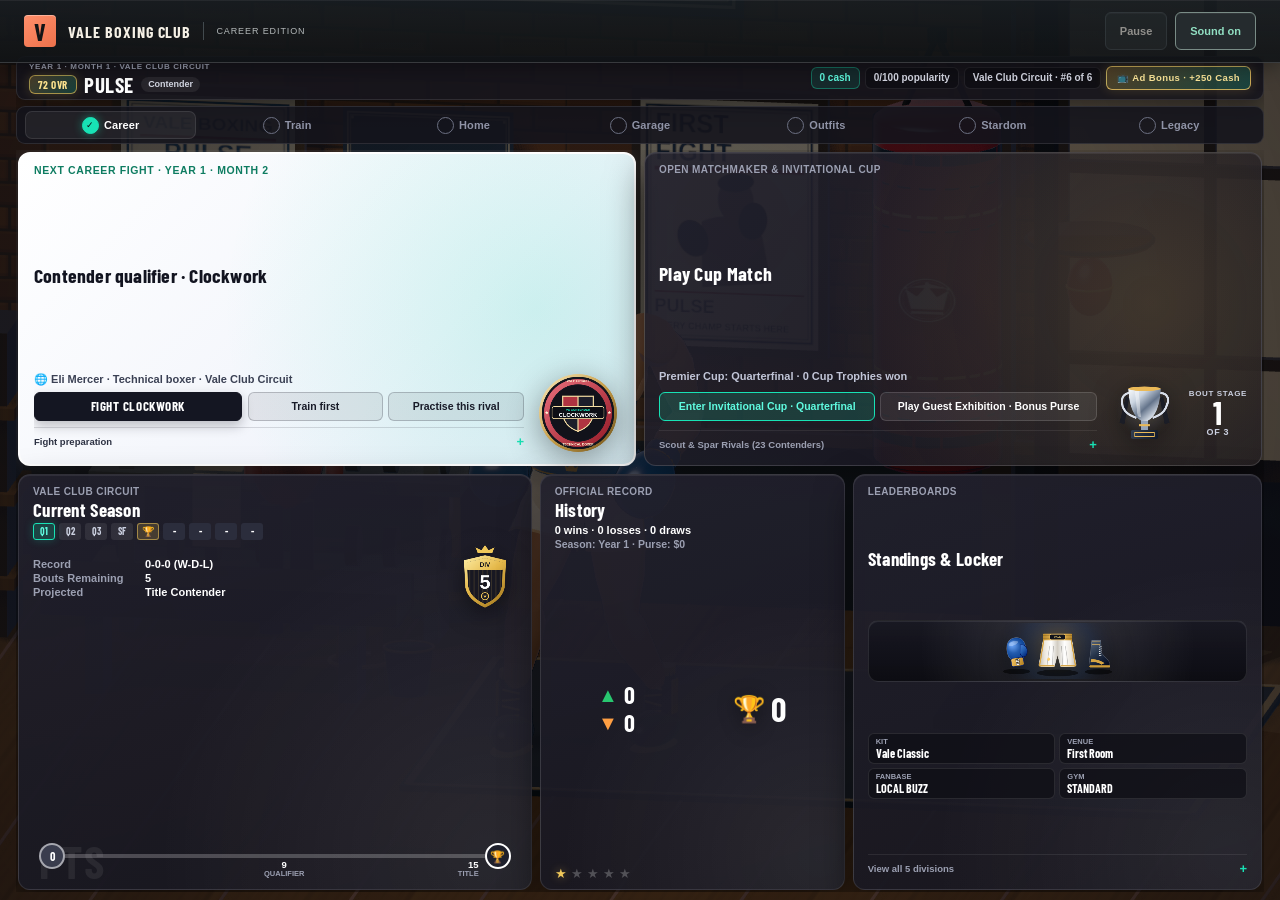
==== index.html @ ed508083 "Deploy Pulse: Boxing Career YouTube Playables build" ====
<!doctype html>
<html lang="en">
  <head>
    <meta charset="UTF-8" />
    <meta name="viewport" content="width=device-width, initial-scale=1, viewport-fit=cover" />
    <meta name="theme-color" content="#101a2c" />
    <meta name="description" content="Step into Vale Boxing Club. Train your timing, find your opening, and earn your next round." />
    <link rel="icon" type="image/svg+xml" href="./icon.svg" />
    <title>Pulse · Boxing Career</title>
    <script type="module" crossorigin src="./assets/index-CmYSumep.js"></script>
  </head>
  <body style="margin:0;background:#101a2c;color:#f5f0e5">
    <div id="app"><div style="min-height:100dvh;display:grid;place-items:center;background:radial-gradient(circle at 50% 38%,#1d2e4a 0%,#101a2c 72%);padding:24px;text-align:center;font-family:'Arial Black',Impact,Arial,sans-serif"><div style="padding:24px 32px;border:1px solid rgba(232,191,114,.38);border-top:4px solid #dd6e42;border-radius:10px;background:rgba(20,28,38,.88);box-shadow:0 18px 48px rgba(0,0,0,.45)"><div style="color:#e8bf72;font:700 11px/1.4 Arial,sans-serif;letter-spacing:.18em;text-transform:uppercase">Vale Boxing Club</div><p style="margin:8px 0 0;color:#f5f0e5;font-size:24px;letter-spacing:.04em">PULSE · Opening Vale Boxing Club…</p></div></div></div>
    <noscript>This boxing game needs JavaScript enabled to run.</noscript>
  </body>
</html>
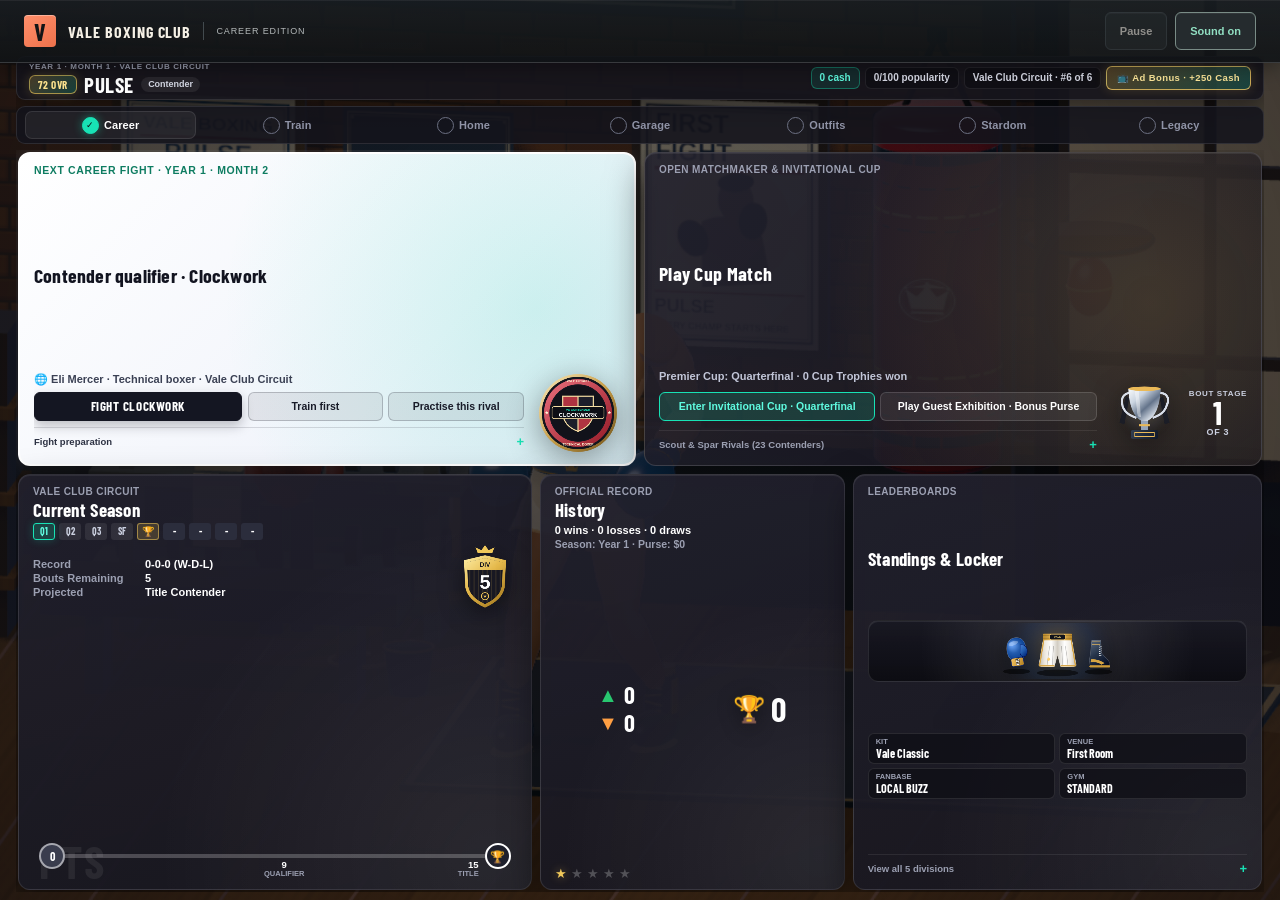
==== commit 40528335: "Publish all 6 platform ZIPs and required store cover thumbnails" ====
--- a/index.html
+++ b/index.html
@@ -7,7 +7,7 @@
     <meta name="description" content="Step into Vale Boxing Club. Train your timing, find your opening, and earn your next round." />
     <link rel="icon" type="image/svg+xml" href="./icon.svg" />
     <title>Pulse · Boxing Career</title>
-    <script type="module" crossorigin src="./assets/index-CmYSumep.js"></script>
+    <script type="module" crossorigin src="./assets/index-ByAutb6q.js"></script>
   </head>
   <body style="margin:0;background:#101a2c;color:#f5f0e5">
     <div id="app"><div style="min-height:100dvh;display:grid;place-items:center;background:radial-gradient(circle at 50% 38%,#1d2e4a 0%,#101a2c 72%);padding:24px;text-align:center;font-family:'Arial Black',Impact,Arial,sans-serif"><div style="padding:24px 32px;border:1px solid rgba(232,191,114,.38);border-top:4px solid #dd6e42;border-radius:10px;background:rgba(20,28,38,.88);box-shadow:0 18px 48px rgba(0,0,0,.45)"><div style="color:#e8bf72;font:700 11px/1.4 Arial,sans-serif;letter-spacing:.18em;text-transform:uppercase">Vale Boxing Club</div><p style="margin:8px 0 0;color:#f5f0e5;font-size:24px;letter-spacing:.04em">PULSE · Opening Vale Boxing Club…</p></div></div></div>
